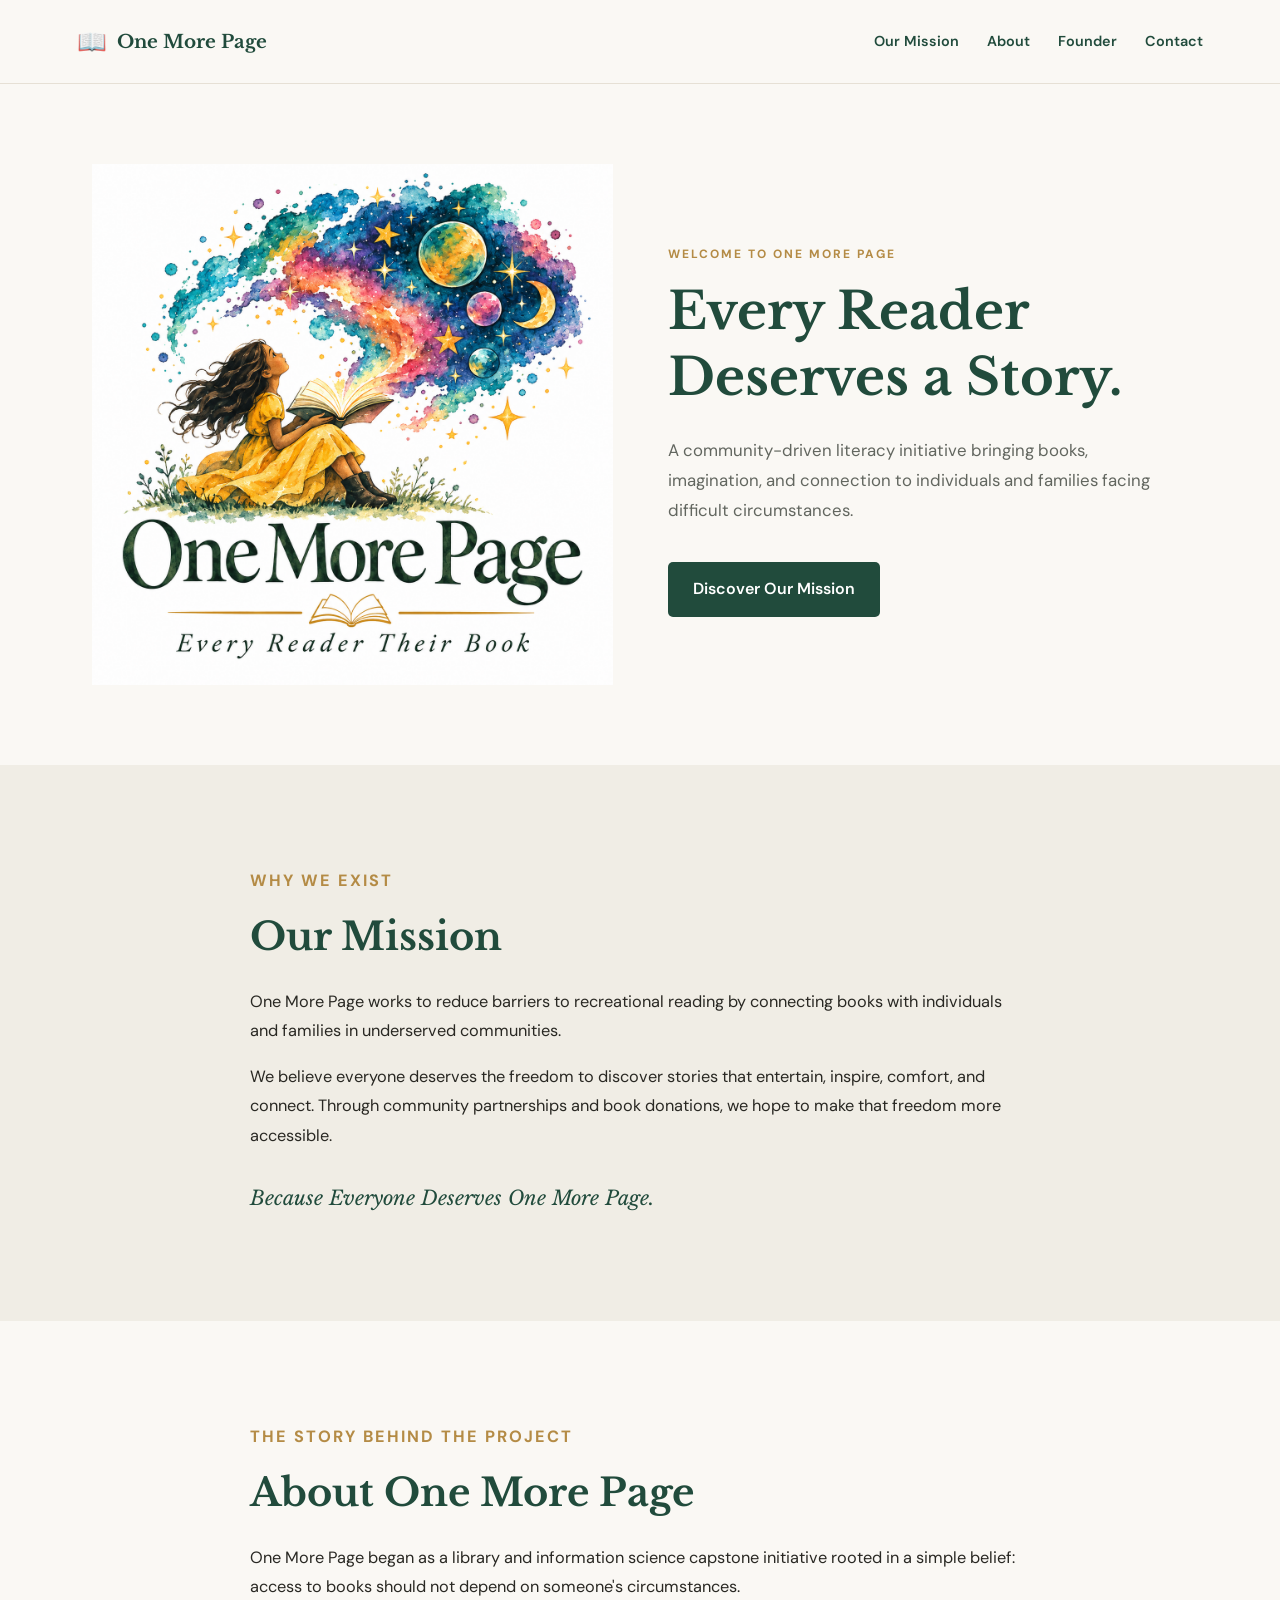
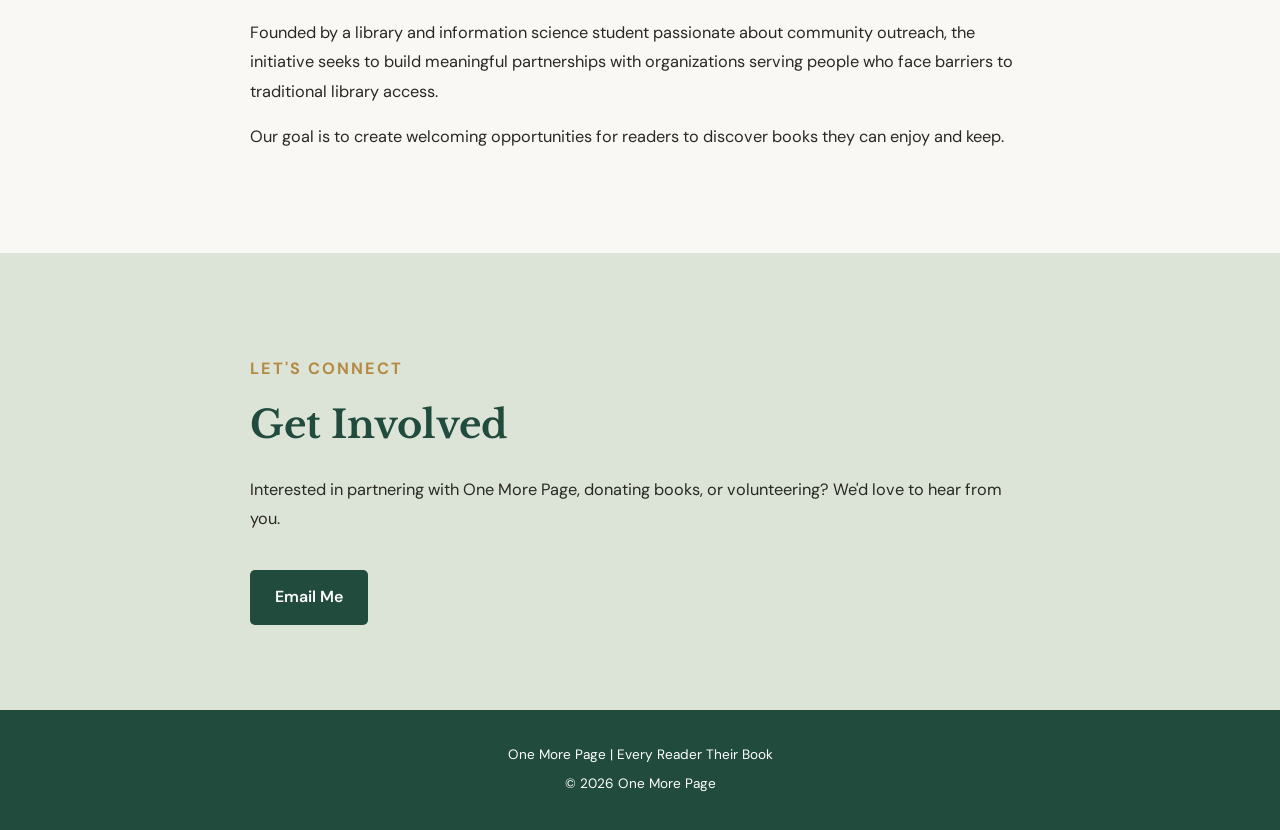
==== index.html @ b9da0dc2 "Initial coding and layout for site, including index, styles, founder, and JS scripts. Added image fo" ====
<!DOCTYPE html>
<html lang="en">
<head>
  <meta charset="UTF-8">
  <meta name="viewport" content="width=device-width, initial-scale=1.0">
  <meta name="description" content="One More Page is a community-driven literacy initiative dedicated to making books accessible to individuals and families facing difficult circumstances.">
  <title>One More Page | Every Reader Their Book</title>

  <link rel="stylesheet" href="styles.css">
  <script src="script.js" defer></script>
</head>
<body>

  <header class="site-header">
    <a href="#home" class="brand">
      <span class="brand-icon" aria-hidden="true">📖</span>
      <span>One More Page</span>
    </a>

   <nav> 
    <a href="#mission">Our Mission</a>
    <a href="#about">About</a>
    <a href="founder.html">Founder</a>
    <a href="#contact">Contact</a>
  </nav>
  </header>

  <main id="home">

    <section class="hero" aria-labelledby="hero-title">
      <div class="hero-art">
        <img
          src="assets/images/onemorepagelogo.png"
          alt="One More Page watercolor artwork featuring a girl reading beneath a colorful universe of stars and planets"
        >
      </div>

      <div class="hero-content">
        <p class="eyebrow">Welcome to One More Page</p>
        <h1 id="hero-title">Every Reader Deserves a Story.</h1>
        <p>
          A community-driven literacy initiative bringing
          books, imagination, and connection to individuals
          and families facing difficult circumstances.
        </p>
        <a href="#mission" class="button">Discover Our Mission</a>
      </div>
    </section>

    <section id="mission" class="section mission">
      <div class="section-inner">
        <p class="eyebrow">Why We Exist</p>
        <h2>Our Mission</h2>
        <p>
          One More Page works to reduce barriers to recreational
          reading by connecting books with individuals and families
          in underserved communities.
        </p>
        <p>
          We believe everyone deserves the freedom to discover
          stories that entertain, inspire, comfort, and connect.
          Through community partnerships and book donations,
          we hope to make that freedom more accessible.
        </p>
        <p class="signature"><i>Because Everyone Deserves One More Page.</i></p>
      </div>
    </section>

    <section id="about" class="section about">
      <div class="section-inner">
        <p class="eyebrow">The Story Behind the Project</p>
        <h2>About One More Page</h2>
        <p>
          One More Page began as a library and information science
          capstone initiative rooted in a simple belief:
          access to books should not depend on someone's circumstances.
        </p>
        <p>
          Founded by a library and information science student
          passionate about community outreach, the initiative
          seeks to build meaningful partnerships with organizations
          serving people who face barriers to traditional library access.
        </p>
        <p>
          Our goal is to create welcoming opportunities for readers
          to discover books they can enjoy and keep.
        </p>
      </div>
    </section>

    <section id="contact" class="section contact">
      <div class="section-inner">
        <p class="eyebrow">Let's Connect</p>
        <h2>Get Involved</h2>
        <p>
          Interested in partnering with One More Page,
          donating books, or volunteering?
          We'd love to hear from you.
        </p>

       <a href="mailto:lindsay.klug@usm.edu"
   class="button">
  Email Me
</a>
      </div>
    </section>

  </main>

  <footer class="site-footer">
    <p>One More Page | Every Reader Their Book</p>
    <p>&copy; <span id="year">2026</span> One More Page</p>
  </footer>

</body>
</html>
---- styles.css ----
@import url('https://fonts.googleapis.com/css2?family=DM+Sans:wght@400;500;600;700&family=Libre+Baskerville:ital,wght@0,400;0,700;1,400&display=swap');

:root {
  --ivory: #FAF8F4;
  --sage: #DCE4D8;
  --green: #214B3C;
  --gold: #B48B45;
  --charcoal: #292823;
  --muted: #62665F;
  --white: #FFFFFF;
}

* {
  box-sizing: border-box;
}

html {
  scroll-behavior: smooth;
  scroll-padding-top: 90px;
}

body {
  margin: 0;
  background: var(--ivory);
  color: var(--charcoal);
  font-family: 'DM Sans', sans-serif;
  line-height: 1.8;
}

h1, h2, .brand, .signature {
  font-family: 'Libre Baskerville', Georgia, serif;
}

h1, h2 {
  color: var(--green);
  line-height: 1.3;
}

a {
  color: inherit;
}

.site-header {
  display: flex;
  justify-content: space-between;
  align-items: center;
  gap: 24px;
  padding: 20px 6%;
  background: var(--ivory);
  border-bottom: 1px solid #E6E0D5;
}

.brand {
  display: flex;
  align-items: center;
  gap: 10px;
  color: var(--green);
  font-size: 1.15rem;
  font-weight: 700;
  text-decoration: none;
}

.brand-icon {
  font-size: 1.5rem;
}

.site-header nav {
  display: flex;
  gap: 28px;
  flex-wrap: wrap;
}

.site-header nav a {
  text-decoration: none;
  font-size: 0.9rem;
  font-weight: 600;
  color: var(--green);
}

.site-header nav a:hover,
.site-header nav a:focus-visible {
  color: var(--gold);
}

.hero {
  max-width: 1250px;
  margin: 0 auto;
  padding: 80px 6%;
  display: grid;
  grid-template-columns: 1fr 1fr;
  align-items: center;
  gap: 55px;
}

.hero-art img {
  display: block;
  width: 100%;
  height: auto;
}

.hero-content h1 {
  font-size: clamp(2rem, 4vw, 3.4rem);
  margin: 12px 0 24px;
}

.hero-content p:not(.eyebrow) {
  max-width: 510px;
  font-size: 1.05rem;
  color: var(--muted);
}

.eyebrow {
  color: var(--gold);
  text-transform: uppercase;
  letter-spacing: 2px;
  font-size: 0.75rem;
  font-weight: 700;
}

.button {
  display: inline-block;
  margin-top: 20px;
  padding: 13px 25px;
  background: var(--green);
  color: var(--white);
  border-radius: 5px;
  text-decoration: none;
  font-weight: 600;
  transition: background 0.2s ease;
}

.button:hover {
  background: #356650;
}

.section {
  padding: 85px 8%;
}

.section-inner {
  max-width: 780px;
  margin: 0 auto;
}

.section h2 {
  font-size: clamp(1.8rem, 3vw, 2.5rem);
  margin: 10px 0 25px;
}

.section p {
  font-size: 1.02rem;
}

.mission {
  background: #F0EDE5;
}

.about {
  background: var(--ivory);
}

.contact {
  background: var(--sage);
}

.signature {
  color: var(--green);
  font-style: italic;
  font-size: 1.25rem !important;
  margin-top: 30px;
}

.contact-note {
  color: var(--green);
  font-weight: 600;
}

.site-footer {
  padding: 28px 20px;
  background: var(--green);
  color: var(--white);
  text-align: center;
  font-size: 0.85rem;
}

.site-footer p {
  margin: 5px 0;
}

@media (max-width: 768px) {
  .site-header {
    flex-direction: column;
    text-align: center;
    gap: 15px;
  }

  .site-header nav {
    justify-content: center;
    gap: 18px;
  }

  .hero {
    grid-template-columns: 1fr;
    padding: 45px 7%;
    gap: 25px;
    text-align: center;
  }

  .hero-art {
    max-width: 440px;
    margin: 0 auto;
  }

  .hero-content p:not(.eyebrow) {
    margin-left: auto;
    margin-right: auto;
  }

  .section {
    padding: 60px 7%;
  }
}

@media (prefers-reduced-motion: reduce) {
  html {
    scroll-behavior: auto;
  }
}


/* About the Founder */

.founder-page {
  min-height: 70vh;
  padding-top: 100px;
  padding-bottom: 100px;
}

.founder-page h1 {
  font-size: clamp(2rem, 4vw, 3rem);
  margin: 10px 0 35px;
}

.founder-page p {
  margin-bottom: 24px;
}

.founder-page .button {
  margin-top: 25px;
}

.email-link {
  color: var(--green);
  font-weight: 600;
  text-decoration: underline;
  text-underline-offset: 3px;
}

.email-link:hover,
.email-link:focus-visible {
  color: var(--gold);
}

/* Founder biography and portrait */

.founder-layout {
  max-width: 1200px;
  margin: 0 auto;
  display: grid;
  grid-template-columns: minmax(0, 1.5fr) minmax(0, 1fr);
  align-items: start;
  gap: 55px;
}

.founder-layout .section-inner {
  max-width: none;
}

.founder-photo img {
  display: block;
  width: 100%;
  height: auto;
  border-radius: 12px;
  border: 2px solid var(--gold);
  box-shadow: 0 8px 28px rgba(33, 75, 60, 0.10);
}

@media (max-width: 768px) {
  .founder-layout {
    grid-template-columns: 1fr;
    gap: 35px;
  }

  .founder-photo {
    max-width: 420px;
    width: 100%;
    margin: 0 auto;
  }
}
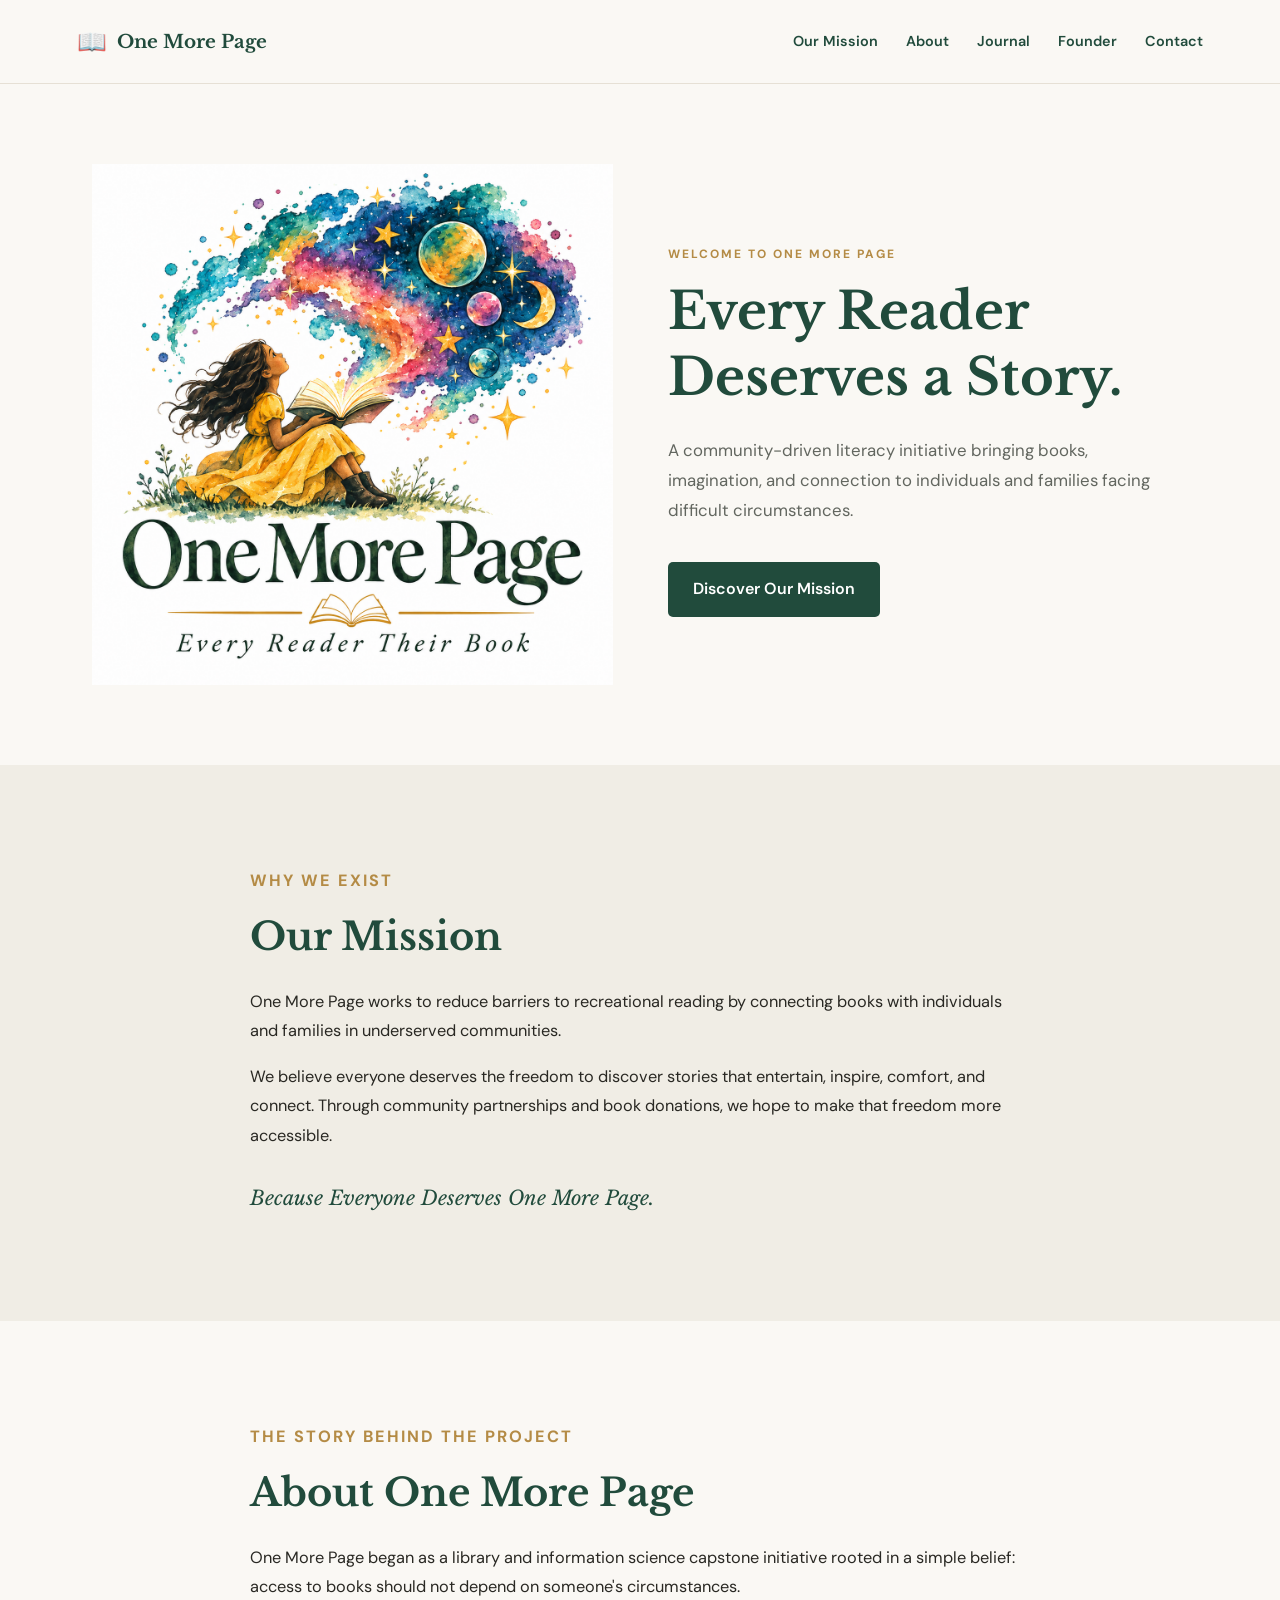
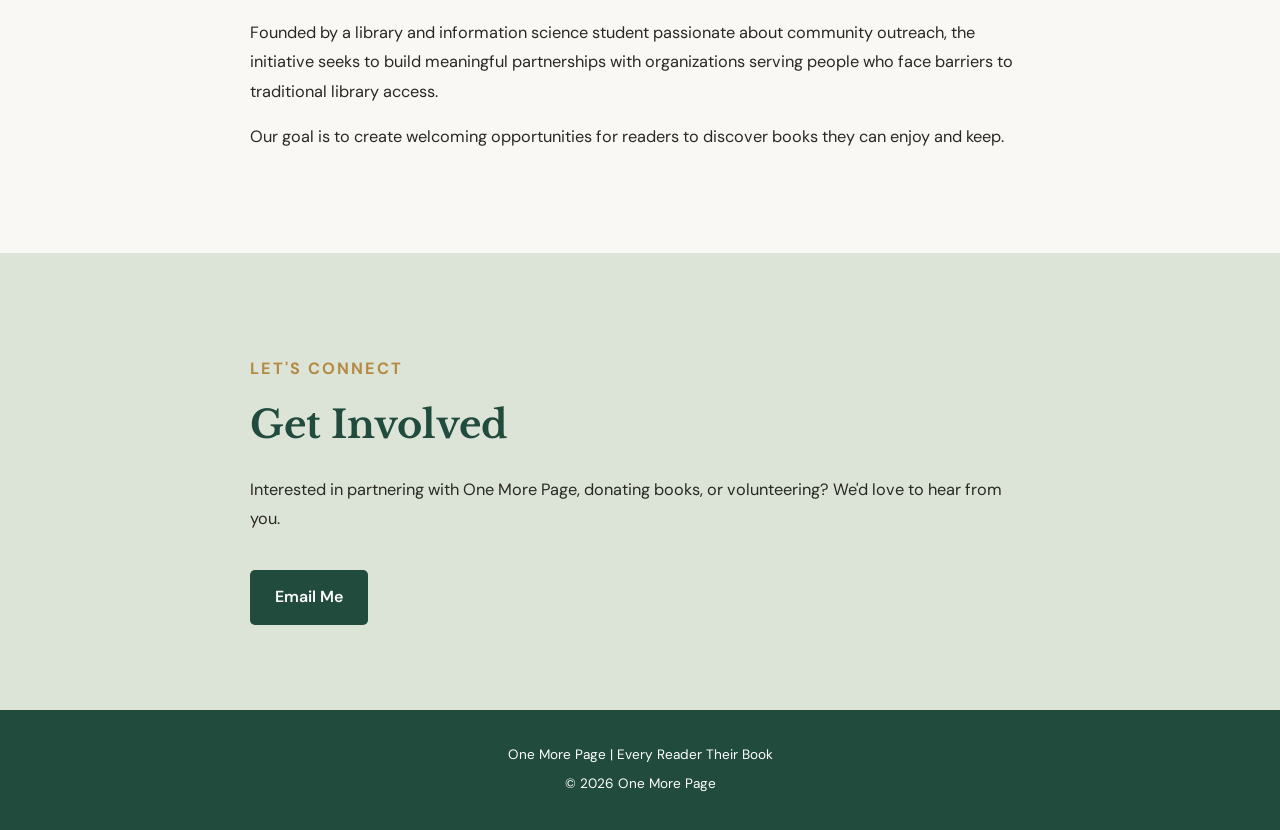
==== commit 892c9b75: "Added blog capability to site." ====
--- a/index.html
+++ b/index.html
@@ -21,6 +21,7 @@
    <nav> 
     <a href="#mission">Our Mission</a>
     <a href="#about">About</a>
+    <a href="journal.html">Journal</a>
     <a href="founder.html">Founder</a>
     <a href="#contact">Contact</a>
   </nav>
